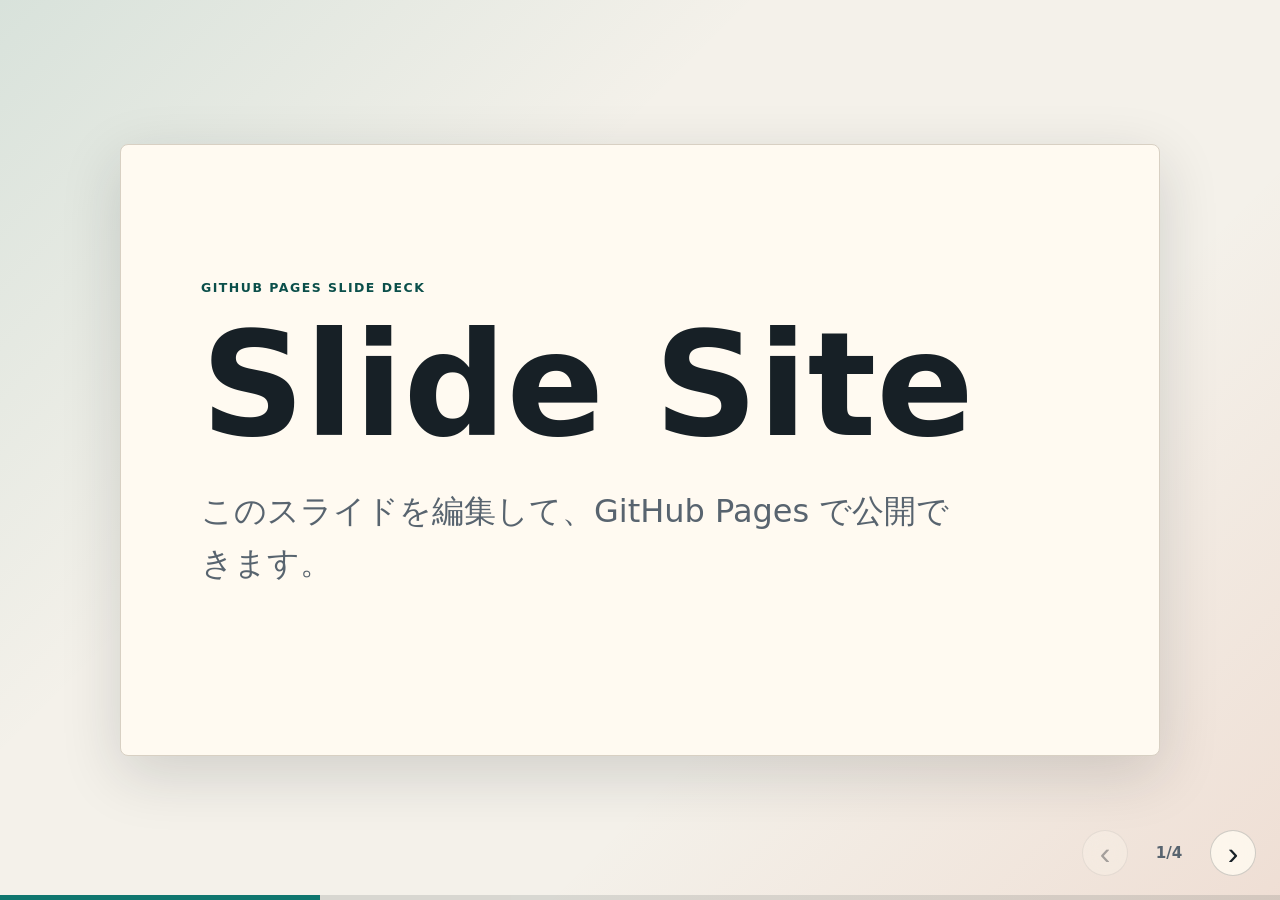
==== index.html @ 696fef79 "Initial slide site setup" ====
<!doctype html>
<html lang="ja">
  <head>
    <meta charset="utf-8" />
    <meta name="viewport" content="width=device-width, initial-scale=1" />
    <meta name="description" content="GitHub Pages slide deck" />
    <title>Slide Site</title>
    <link rel="stylesheet" href="styles.css" />
  </head>
  <body>
    <main class="deck" aria-live="polite">
      <section class="slide title-slide" data-title="Title">
        <p class="eyebrow">GitHub Pages Slide Deck</p>
        <h1>Slide Site</h1>
        <p class="lead">このスライドを編集して、GitHub Pages で公開できます。</p>
      </section>

      <section class="slide" data-title="Purpose">
        <p class="eyebrow">Overview</p>
        <h2>このプロジェクトについて</h2>
        <ul>
          <li>ビルド不要の静的サイトです。</li>
          <li>GitHub Pages の root 配信でそのまま動きます。</li>
          <li>HTML を編集するだけでスライドを追加できます。</li>
        </ul>
      </section>

      <section class="slide" data-title="Edit">
        <p class="eyebrow">Editing</p>
        <h2>スライドの追加方法</h2>
        <p>
          <code>index.html</code> に
          <code>&lt;section class="slide"&gt;</code> を追加してください。
        </p>
        <pre><code>&lt;section class="slide" data-title="New"&gt;
  &lt;h2&gt;新しいスライド&lt;/h2&gt;
  &lt;p&gt;本文を書きます。&lt;/p&gt;
&lt;/section&gt;</code></pre>
      </section>

      <section class="slide" data-title="Publish">
        <p class="eyebrow">Publish</p>
        <h2>公開設定</h2>
        <ol>
          <li>GitHub に push</li>
          <li>Settings -> Pages を開く</li>
          <li>Deploy from a branch / main / root を選択</li>
        </ol>
      </section>
    </main>

    <nav class="controls" aria-label="Slide controls">
      <button class="control" type="button" data-action="prev" aria-label="Previous slide">‹</button>
      <span class="counter" aria-label="Slide count">
        <span id="current-slide">1</span>/<span id="total-slides">1</span>
      </span>
      <button class="control" type="button" data-action="next" aria-label="Next slide">›</button>
    </nav>

    <div class="progress" aria-hidden="true">
      <div class="progress-bar"></div>
    </div>

    <script src="script.js"></script>
  </body>
</html>
---- styles.css ----
:root {
  color-scheme: light;
  --bg: #f4f1ea;
  --ink: #172026;
  --muted: #58646f;
  --accent: #0f766e;
  --accent-strong: #0b4f4a;
  --panel: #fffaf1;
  --line: #d8d0c3;
  --shadow: 0 18px 60px rgba(23, 32, 38, 0.16);
}

* {
  box-sizing: border-box;
}

body {
  min-height: 100vh;
  margin: 0;
  color: var(--ink);
  font-family:
    Inter, ui-sans-serif, system-ui, -apple-system, BlinkMacSystemFont, "Segoe UI",
    sans-serif;
  background:
    linear-gradient(135deg, rgba(15, 118, 110, 0.12), transparent 35%),
    linear-gradient(315deg, rgba(201, 88, 55, 0.12), transparent 34%),
    var(--bg);
}

.deck {
  display: grid;
  min-height: 100vh;
  padding: clamp(24px, 6vw, 72px);
  place-items: center;
}

.slide {
  display: none;
  width: min(100%, 1040px);
  min-height: min(68vh, 680px);
  padding: clamp(32px, 7vw, 80px);
  border: 1px solid var(--line);
  border-radius: 8px;
  background: var(--panel);
  box-shadow: var(--shadow);
}

.slide.is-active {
  display: flex;
  flex-direction: column;
  justify-content: center;
  animation: fade-in 180ms ease-out;
}

.title-slide {
  align-items: flex-start;
}

.eyebrow {
  margin: 0 0 18px;
  color: var(--accent-strong);
  font-size: 0.78rem;
  font-weight: 800;
  letter-spacing: 0.12em;
  text-transform: uppercase;
}

h1,
h2 {
  max-width: 12ch;
  margin: 0;
  letter-spacing: 0;
  line-height: 0.96;
}

h1 {
  font-size: clamp(4rem, 12vw, 9rem);
}

h2 {
  font-size: clamp(2.7rem, 7vw, 5.7rem);
}

p,
li {
  max-width: 760px;
  color: var(--muted);
  font-size: clamp(1.15rem, 2.5vw, 1.7rem);
  line-height: 1.65;
}

.lead {
  margin-top: 30px;
  font-size: clamp(1.35rem, 3vw, 2rem);
}

ul,
ol {
  display: grid;
  gap: 18px;
  margin: 34px 0 0;
  padding-left: 1.35em;
}

code {
  border-radius: 5px;
  background: rgba(15, 118, 110, 0.1);
  color: var(--accent-strong);
  font-size: 0.92em;
}

pre {
  max-width: 100%;
  margin: 28px 0 0;
  overflow-x: auto;
  border: 1px solid var(--line);
  border-radius: 8px;
  background: #172026;
  color: #f7efe1;
}

pre code {
  display: block;
  padding: 20px;
  background: transparent;
  color: inherit;
  font-size: clamp(0.82rem, 1.8vw, 1.05rem);
  line-height: 1.55;
}

.controls {
  position: fixed;
  right: 24px;
  bottom: 24px;
  display: flex;
  align-items: center;
  gap: 12px;
}

.control {
  width: 46px;
  height: 46px;
  border: 1px solid rgba(23, 32, 38, 0.2);
  border-radius: 50%;
  color: var(--ink);
  background: rgba(255, 250, 241, 0.82);
  font-size: 2rem;
  line-height: 1;
  cursor: pointer;
  backdrop-filter: blur(10px);
}

.control:disabled {
  cursor: not-allowed;
  opacity: 0.35;
}

.counter {
  min-width: 58px;
  color: var(--muted);
  font-size: 0.95rem;
  font-weight: 700;
  text-align: center;
}

.progress {
  position: fixed;
  right: 0;
  bottom: 0;
  left: 0;
  height: 5px;
  background: rgba(23, 32, 38, 0.12);
}

.progress-bar {
  width: 0;
  height: 100%;
  background: var(--accent);
  transition: width 180ms ease-out;
}

@keyframes fade-in {
  from {
    opacity: 0;
    transform: translateY(6px);
  }

  to {
    opacity: 1;
    transform: translateY(0);
  }
}

@media (max-width: 720px) {
  .deck {
    align-items: start;
    padding: 18px;
    padding-bottom: 92px;
  }

  .slide {
    min-height: calc(100vh - 116px);
    padding: 28px;
  }

  h1 {
    font-size: clamp(3.4rem, 18vw, 5.8rem);
  }

  h2 {
    font-size: clamp(2.25rem, 13vw, 3.7rem);
  }

  .controls {
    right: 16px;
    bottom: 18px;
  }
}
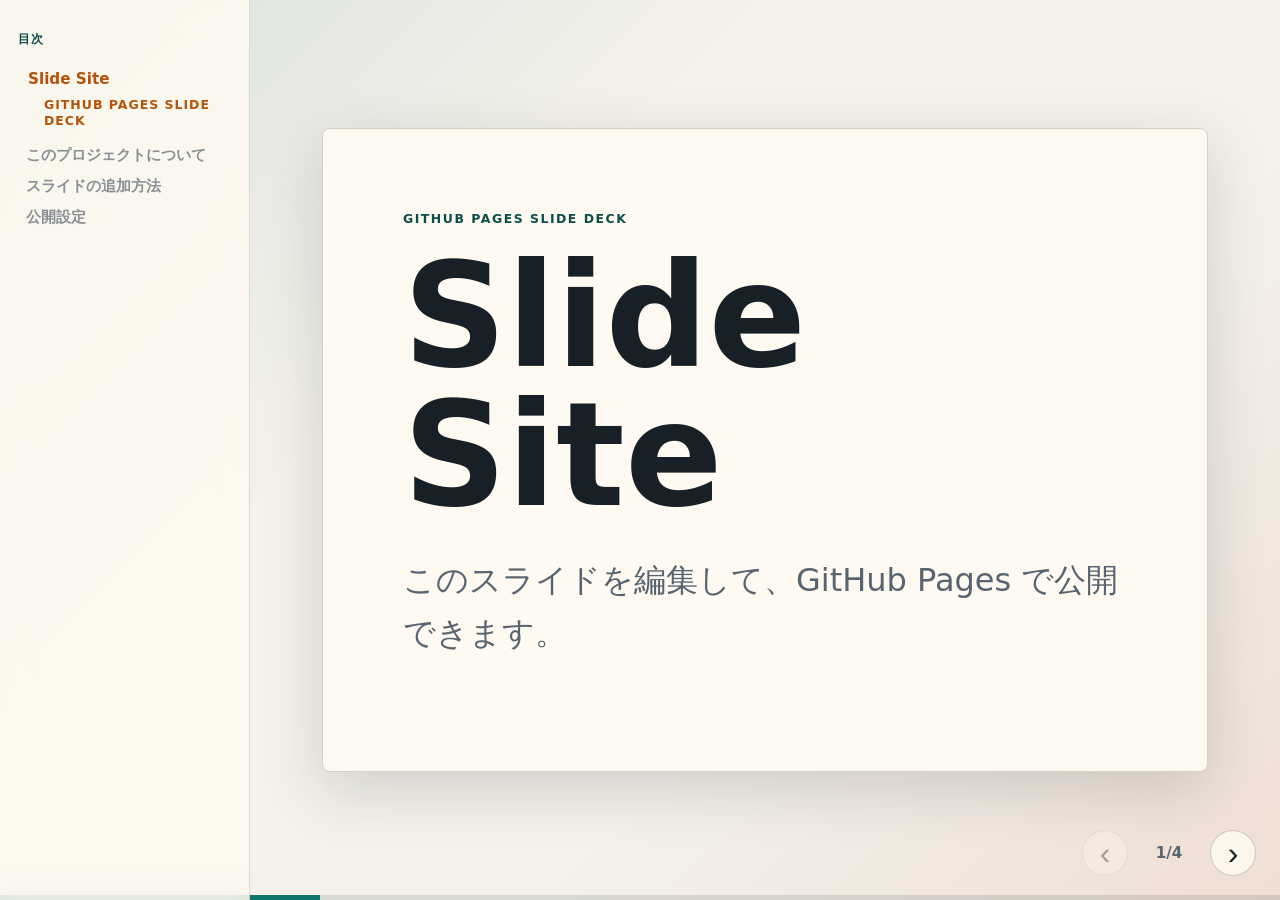
==== commit c9b7c9db: "Add sidebar table of contents for slide navigation. Co-authored-by: Cursor <cursoragent@cursor.com>" ====
--- a/index.html
+++ b/index.html
@@ -8,6 +8,11 @@
     <link rel="stylesheet" href="styles.css" />
   </head>
   <body>
+    <aside class="toc" aria-label="スライド目次">
+      <p class="toc-title">目次</p>
+      <ol class="toc-list"></ol>
+    </aside>
+
     <main class="deck" aria-live="polite">
       <section class="slide title-slide" data-title="Title">
         <p class="eyebrow">GitHub Pages Slide Deck</p>
--- a/styles.css
+++ b/styles.css
@@ -27,10 +27,96 @@
     var(--bg);
 }
 
+.toc {
+  position: fixed;
+  top: 0;
+  bottom: 0;
+  left: 0;
+  z-index: 2;
+  width: 250px;
+  padding: 32px 18px;
+  border-right: 1px solid rgba(23, 32, 38, 0.14);
+  background: rgba(255, 250, 241, 0.82);
+  backdrop-filter: blur(14px);
+}
+
+.toc-title {
+  margin: 0 0 18px;
+  color: var(--accent-strong);
+  font-size: 0.78rem;
+  font-weight: 800;
+  letter-spacing: 0.12em;
+  line-height: 1.2;
+  text-transform: uppercase;
+}
+
+.toc-list {
+  display: grid;
+  gap: 1px;
+  margin: 0;
+  padding: 0;
+  list-style: none;
+}
+
+.toc-section {
+  padding: 1px 0;
+  overflow: hidden;
+}
+
+.toc-summary {
+  display: block;
+  list-style: none;
+  min-height: 28px;
+  padding: 4px 8px;
+  color: rgba(88, 100, 111, 0.7);
+  font-size: 0.95rem;
+  font-weight: 800;
+  line-height: 1.3;
+  cursor: pointer;
+}
+
+.toc-summary::marker,
+.toc-summary::-webkit-details-marker {
+  display: none;
+}
+
+.toc-section.is-active > .toc-summary {
+  color: #b45309;
+  transform: translateX(2px);
+}
+
+.toc-link {
+  width: calc(100% - 18px);
+  min-height: 26px;
+  margin-left: 18px;
+  padding: 2px 8px 5px;
+  border: 0;
+  color: rgba(88, 100, 111, 0.62);
+  background: transparent;
+  font: inherit;
+  font-size: 0.78rem;
+  font-weight: 700;
+  letter-spacing: 0.08em;
+  line-height: 1.25;
+  text-align: left;
+  text-transform: uppercase;
+  cursor: pointer;
+}
+
+.toc-summary:hover,
+.toc-link:hover {
+  color: var(--ink);
+}
+
+.toc-link.is-active {
+  color: #b45309;
+}
+
 .deck {
   display: grid;
   min-height: 100vh;
-  padding: clamp(24px, 6vw, 72px);
+  padding: clamp(24px, 6vw, 72px) clamp(24px, 6vw, 72px)
+    clamp(24px, 6vw, 72px) calc(250px + clamp(24px, 6vw, 72px));
   place-items: center;
 }
 
@@ -192,6 +278,33 @@
 }
 
 @media (max-width: 720px) {
+  .toc {
+    position: sticky;
+    top: 0;
+    width: 100%;
+    max-height: 34vh;
+    padding: 16px 18px;
+    overflow-y: auto;
+    border-right: 0;
+    border-bottom: 1px solid rgba(23, 32, 38, 0.14);
+  }
+
+  .toc-title {
+    margin-bottom: 10px;
+  }
+
+  .toc-list {
+    grid-auto-flow: column;
+    grid-auto-columns: minmax(108px, 1fr);
+    overflow-x: auto;
+    padding-bottom: 4px;
+  }
+
+  .toc-link {
+    min-height: 26px;
+    white-space: normal;
+  }
+
   .deck {
     align-items: start;
     padding: 18px;
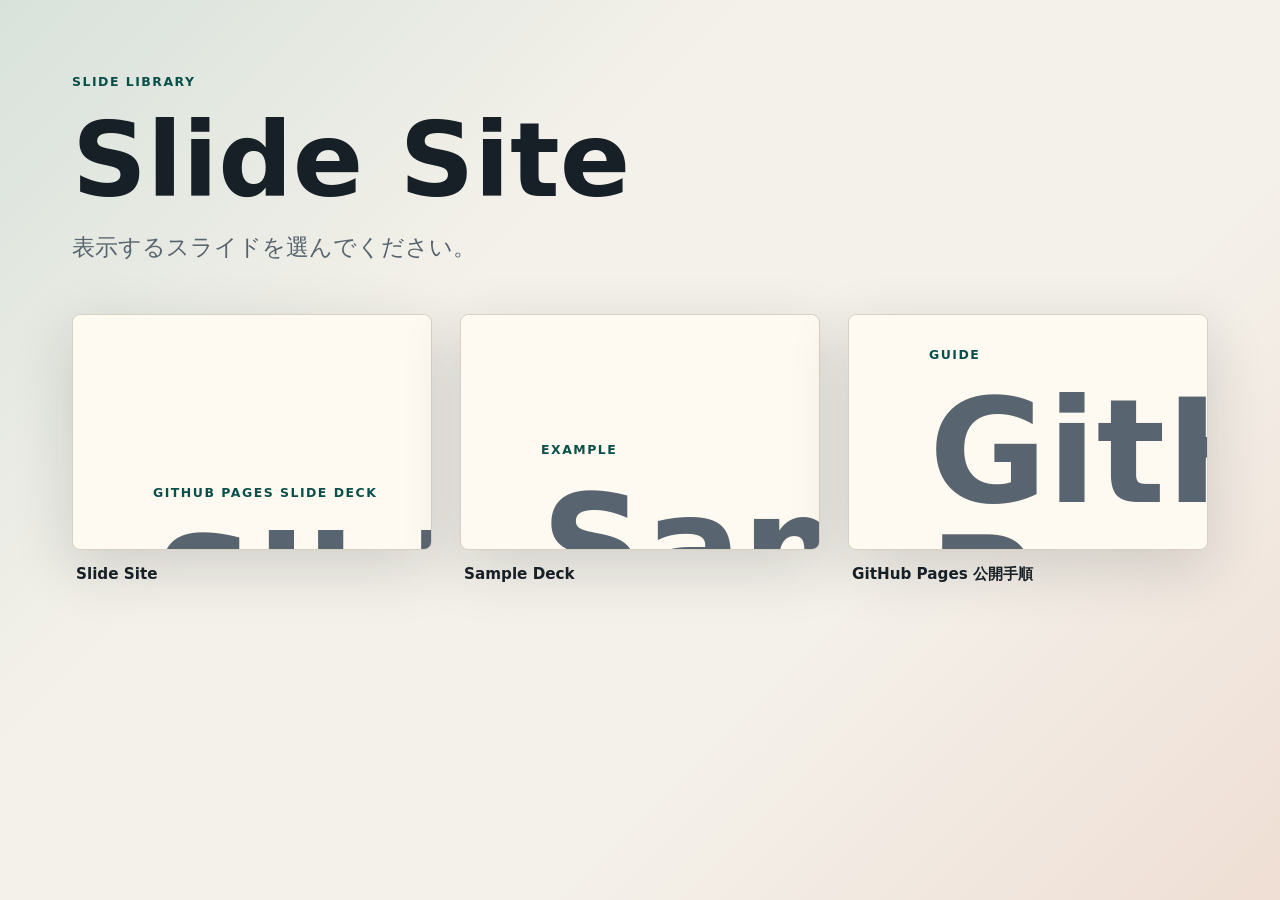
==== commit f191fb9f: "feat: toppage" ====
--- a/index.html
+++ b/index.html
@@ -3,70 +3,21 @@
   <head>
     <meta charset="utf-8" />
     <meta name="viewport" content="width=device-width, initial-scale=1" />
-    <meta name="description" content="GitHub Pages slide deck" />
+    <meta name="description" content="スライド一覧" />
     <title>Slide Site</title>
     <link rel="stylesheet" href="styles.css" />
   </head>
-  <body>
-    <aside class="toc" aria-label="スライド目次">
-      <p class="toc-title">目次</p>
-      <ol class="toc-list"></ol>
-    </aside>
+  <body class="catalog-page">
+    <header class="catalog-header">
+      <p class="eyebrow">Slide Library</p>
+      <h1>Slide Site</h1>
+      <p class="catalog-lead">表示するスライドを選んでください。</p>
+    </header>
 
-    <main class="deck" aria-live="polite">
-      <section class="slide title-slide" data-title="Title">
-        <p class="eyebrow">GitHub Pages Slide Deck</p>
-        <h1>Slide Site</h1>
-        <p class="lead">このスライドを編集して、GitHub Pages で公開できます。</p>
-      </section>
-
-      <section class="slide" data-title="Purpose">
-        <p class="eyebrow">Overview</p>
-        <h2>このプロジェクトについて</h2>
-        <ul>
-          <li>ビルド不要の静的サイトです。</li>
-          <li>GitHub Pages の root 配信でそのまま動きます。</li>
-          <li>HTML を編集するだけでスライドを追加できます。</li>
-        </ul>
-      </section>
-
-      <section class="slide" data-title="Edit">
-        <p class="eyebrow">Editing</p>
-        <h2>スライドの追加方法</h2>
-        <p>
-          <code>index.html</code> に
-          <code>&lt;section class="slide"&gt;</code> を追加してください。
-        </p>
-        <pre><code>&lt;section class="slide" data-title="New"&gt;
-  &lt;h2&gt;新しいスライド&lt;/h2&gt;
-  &lt;p&gt;本文を書きます。&lt;/p&gt;
-&lt;/section&gt;</code></pre>
-      </section>
-
-      <section class="slide" data-title="Publish">
-        <p class="eyebrow">Publish</p>
-        <h2>公開設定</h2>
-        <ol>
-          <li>GitHub に push</li>
-          <li>Settings -> Pages を開く</li>
-          <li>Deploy from a branch / main / root を選択</li>
-        </ol>
-      </section>
+    <main class="catalog">
+      <ul class="catalog-grid" id="catalog-grid" aria-label="スライド一覧"></ul>
     </main>
 
-    <nav class="controls" aria-label="Slide controls">
-      <button class="control" type="button" data-action="prev" aria-label="Previous slide">‹</button>
-      <span class="counter" aria-label="Slide count">
-        <span id="current-slide">1</span>/<span id="total-slides">1</span>
-      </span>
-      <button class="control" type="button" data-action="next" aria-label="Next slide">›</button>
-    </nav>
-
-    <div class="progress" aria-hidden="true">
-      <div class="progress-bar"></div>
-    </div>
-
-    <script src="script.js"></script>
+    <script src="catalog.js"></script>
   </body>
 </html>
-
--- a/styles.css
+++ b/styles.css
@@ -25,6 +25,141 @@
     linear-gradient(135deg, rgba(15, 118, 110, 0.12), transparent 35%),
     linear-gradient(315deg, rgba(201, 88, 55, 0.12), transparent 34%),
     var(--bg);
+}
+
+.back-link {
+  position: fixed;
+  top: 18px;
+  left: calc(250px + 18px);
+  z-index: 3;
+  padding: 8px 14px;
+  border: 1px solid rgba(23, 32, 38, 0.14);
+  border-radius: 999px;
+  color: var(--muted);
+  background: rgba(255, 250, 241, 0.82);
+  font-size: 0.88rem;
+  font-weight: 700;
+  text-decoration: none;
+  backdrop-filter: blur(10px);
+}
+
+.back-link:hover {
+  color: var(--ink);
+}
+
+.catalog-page {
+  padding: clamp(32px, 6vw, 72px);
+}
+
+.catalog-header {
+  width: min(100%, 1280px);
+  margin: 0 auto clamp(28px, 5vw, 48px);
+}
+
+.catalog-header h1 {
+  max-width: none;
+  font-size: clamp(3.2rem, 10vw, 6.5rem);
+}
+
+.catalog-lead {
+  margin: 18px 0 0;
+  max-width: 640px;
+  color: var(--muted);
+  font-size: clamp(1.1rem, 2.4vw, 1.45rem);
+  line-height: 1.6;
+}
+
+.catalog {
+  width: min(100%, 1280px);
+  margin: 0 auto;
+}
+
+.catalog-grid {
+  display: grid;
+  grid-template-columns: repeat(3, 1fr);
+  gap: clamp(18px, 3vw, 28px);
+  margin: 0;
+  padding: 0;
+  list-style: none;
+}
+
+.deck-card {
+  display: block;
+  color: inherit;
+  text-decoration: none;
+}
+
+.deck-card-cover {
+  overflow: hidden;
+  border: 1px solid var(--line);
+  border-radius: 8px;
+  background: var(--panel);
+  box-shadow: var(--shadow);
+  transition:
+    transform 180ms ease-out,
+    box-shadow 180ms ease-out;
+}
+
+.deck-card-frame {
+  container-type: inline-size;
+  position: relative;
+  aspect-ratio: 1040 / 680;
+  overflow: hidden;
+}
+
+.deck-card-slide {
+  position: absolute;
+  top: 0;
+  left: 0;
+  display: flex;
+  flex-direction: column;
+  justify-content: center;
+  align-items: flex-start;
+  width: 1040px;
+  height: 680px;
+  padding: 80px;
+  border: 0;
+  border-radius: 0;
+  box-shadow: none;
+  transform-origin: top left;
+  transform: scale(calc(100cqw / 1040px));
+}
+
+.deck-card-slide .eyebrow {
+  margin-bottom: 18px;
+  font-size: 12.48px;
+}
+
+.deck-card-slide h1 {
+  max-width: 12ch;
+  font-size: 144px;
+  line-height: 0.96;
+}
+
+.deck-card-slide .lead {
+  margin-top: 30px;
+  max-width: 760px;
+  font-size: 32px;
+  line-height: 1.65;
+}
+
+.deck-card:hover .deck-card-cover,
+.deck-card:focus-visible .deck-card-cover {
+  transform: translateY(-4px);
+  box-shadow: 0 22px 70px rgba(23, 32, 38, 0.2);
+}
+
+.deck-card-label {
+  display: block;
+  margin: 12px 4px 0;
+  color: var(--ink);
+  font-size: 0.95rem;
+  font-weight: 700;
+}
+
+.catalog-error {
+  color: var(--muted);
+  font-size: 1rem;
 }
 
 .toc {
@@ -278,6 +413,19 @@
 }
 
 @media (max-width: 720px) {
+  .back-link {
+    top: 12px;
+    left: 12px;
+  }
+
+  .catalog-page {
+    padding: 24px 18px 40px;
+  }
+
+  .catalog-grid {
+    grid-template-columns: 1fr;
+  }
+
   .toc {
     position: sticky;
     top: 0;
